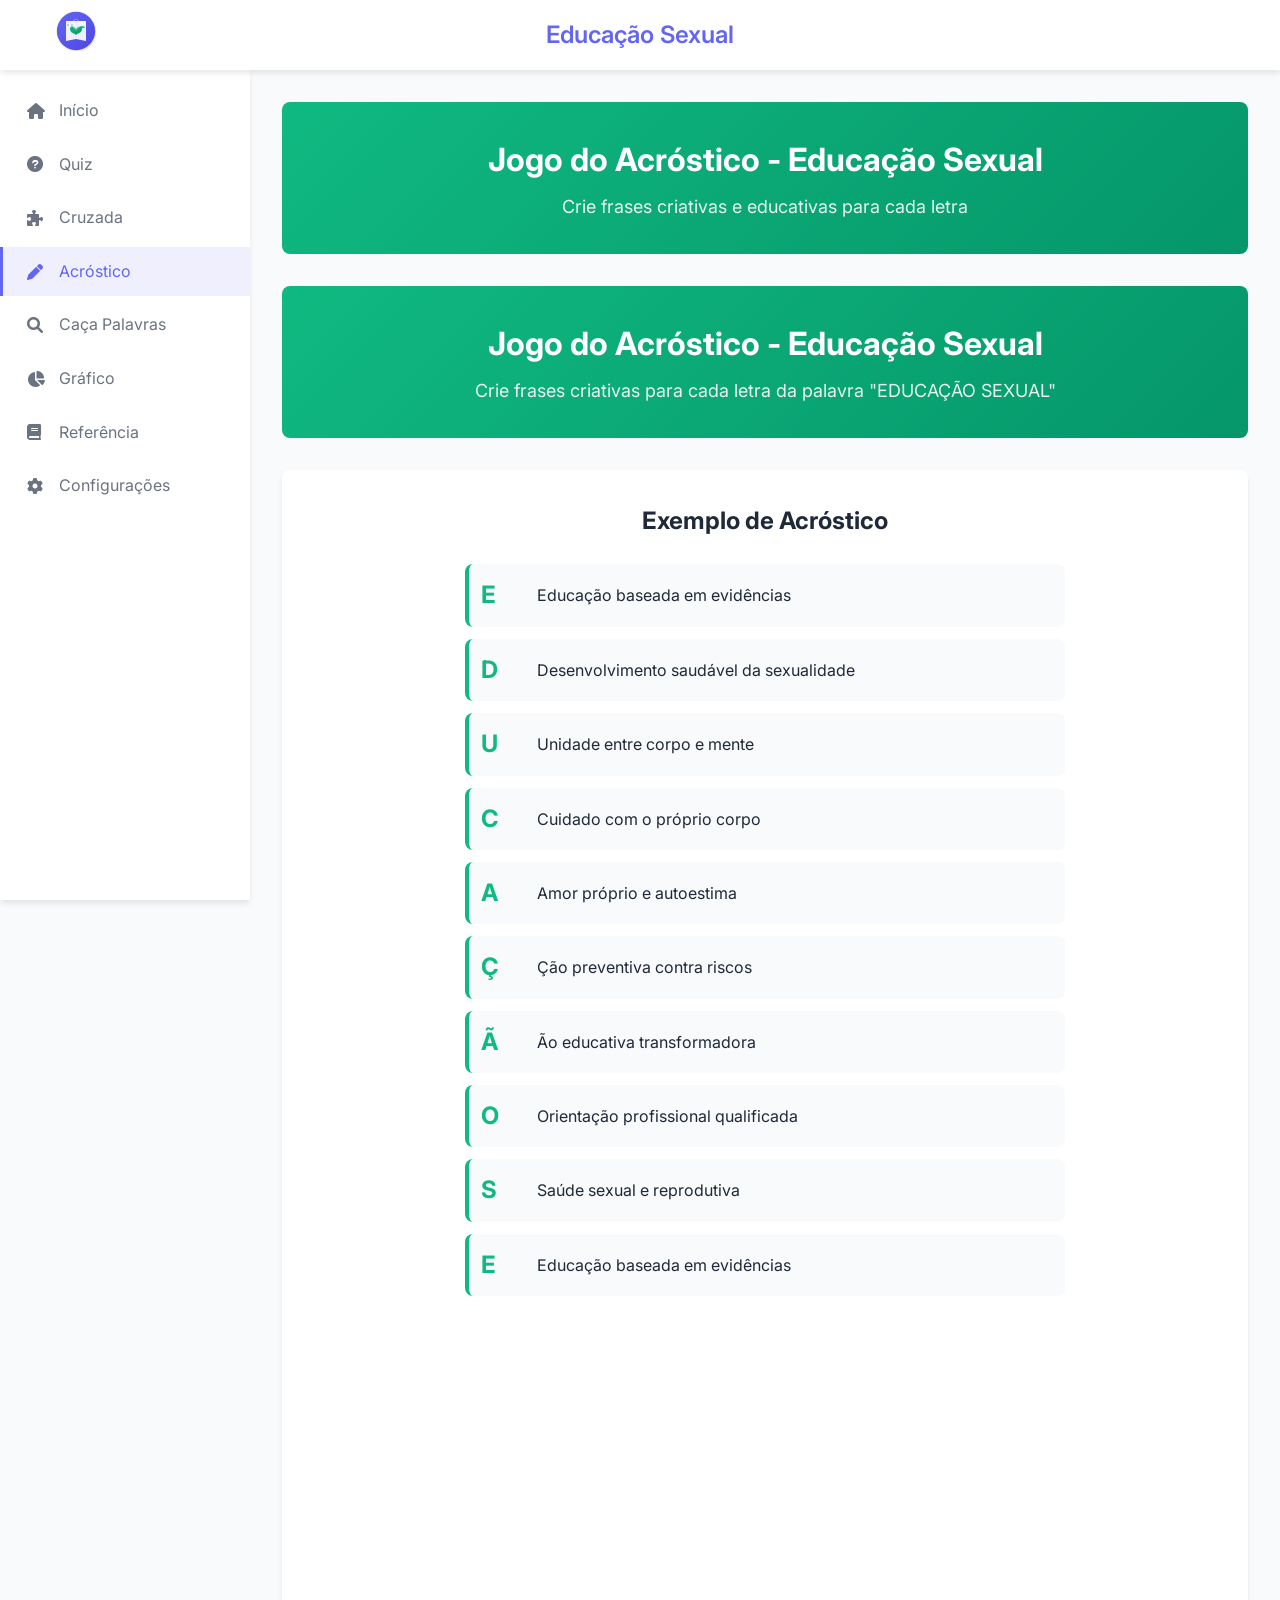
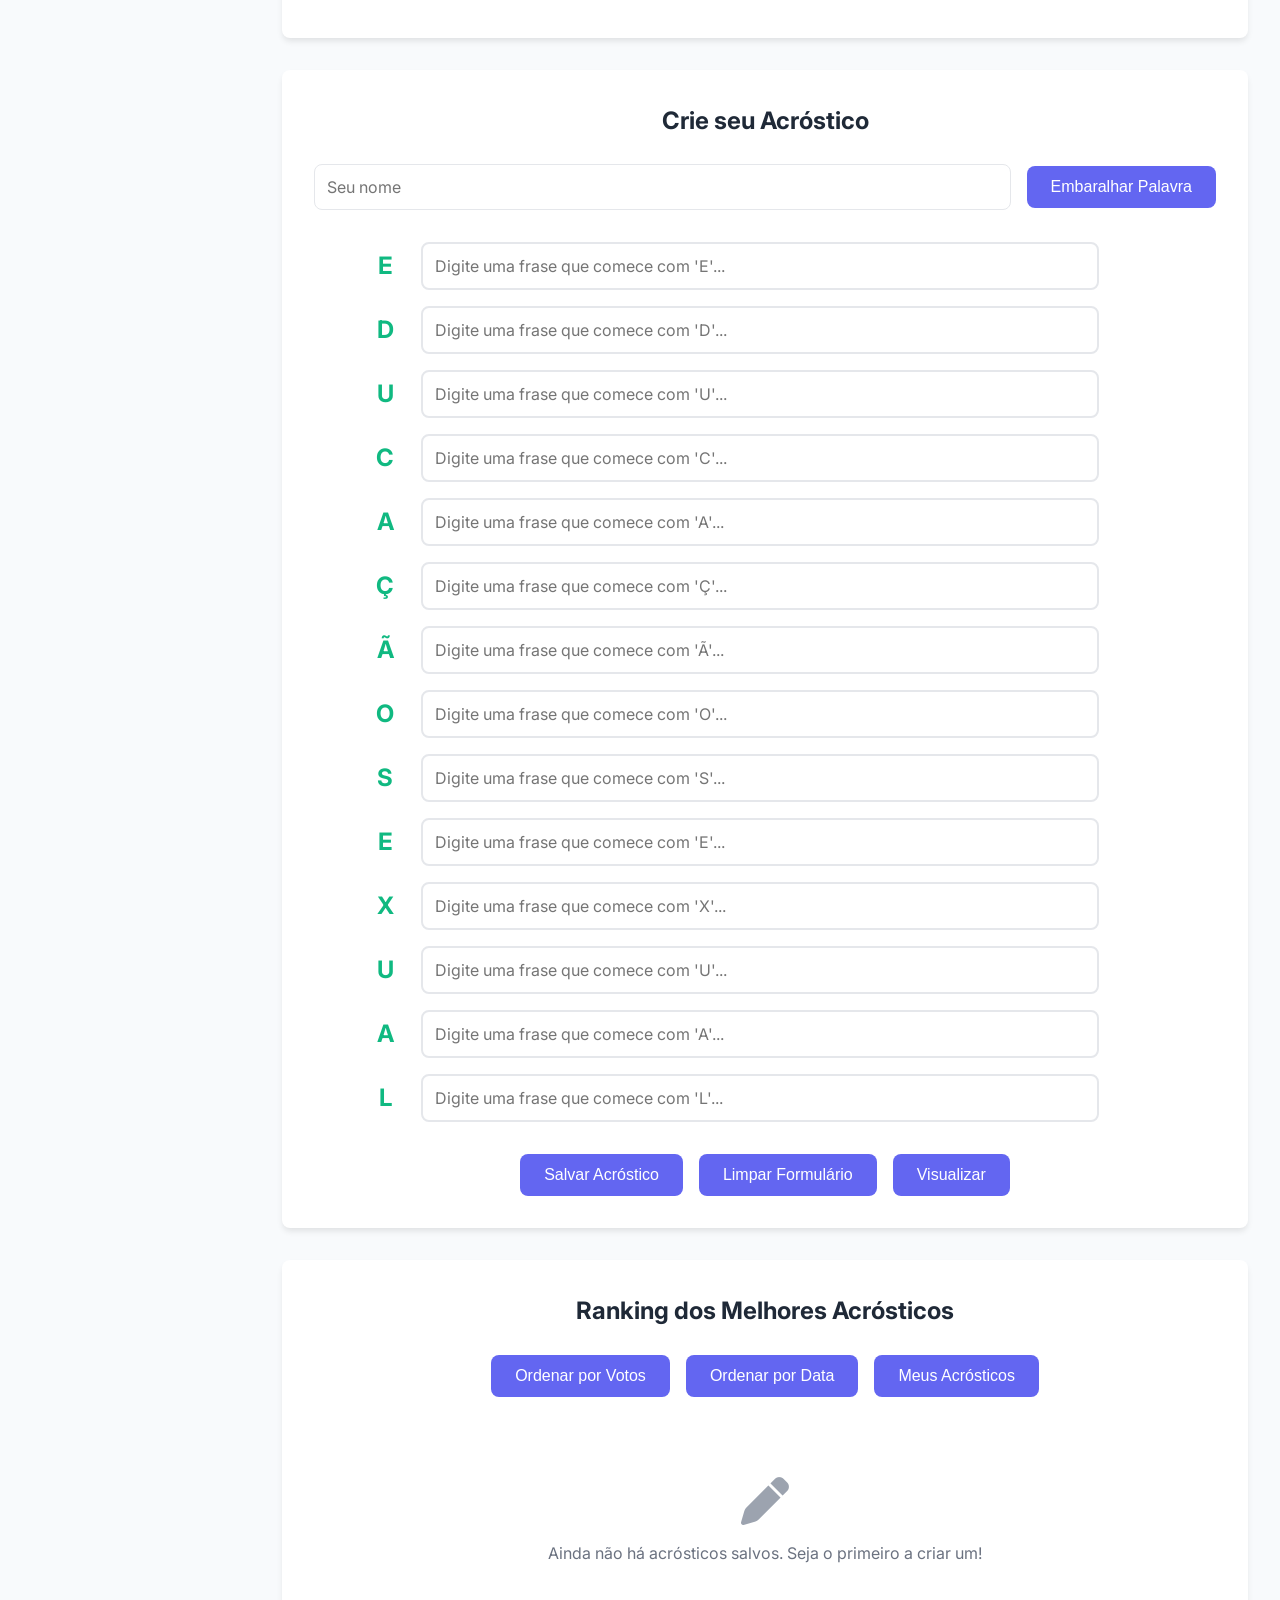
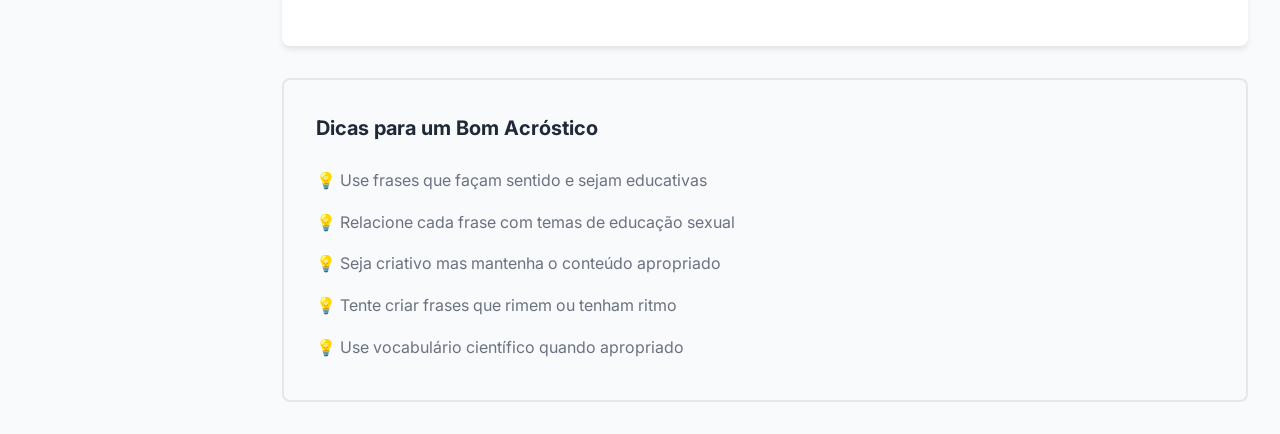
==== pages/acrostic.html @ 3202fd36 "Add core interactivity and structure for a sexual education website Adds HTML structure, CSS styling" ====
<!DOCTYPE html>
<html lang="pt-BR">
<head>
    <meta charset="UTF-8">
    <meta name="viewport" content="width=device-width, initial-scale=1.0">
    <title>Acróstico - Educação Sexual</title>
    <link rel="stylesheet" href="../styles/main.css">
    <link rel="stylesheet" href="../styles/responsive.css">
    <link href="https://cdnjs.cloudflare.com/ajax/libs/font-awesome/6.0.0/css/all.min.css" rel="stylesheet">
    <link href="https://fonts.googleapis.com/css2?family=Inter:wght@300;400;500;600;700&display=swap" rel="stylesheet">
    <style>
        .acrostic-container {
            max-width: 1200px;
            margin: 0 auto;
            padding: 2rem;
        }

        .acrostic-header {
            background: linear-gradient(135deg, var(--accent-color), #059669);
            color: white;
            padding: 2rem;
            border-radius: var(--border-radius);
            margin-bottom: 2rem;
            text-align: center;
        }

        .acrostic-header h2 {
            font-size: 2rem;
            margin-bottom: 0.5rem;
        }

        .acrostic-header p {
            opacity: 0.9;
            font-size: 1.125rem;
        }

        .acrostic-example {
            background: var(--surface-color);
            padding: 2rem;
            border-radius: var(--border-radius);
            box-shadow: var(--shadow-md);
            margin-bottom: 2rem;
        }

        .acrostic-example h3 {
            font-size: 1.5rem;
            color: var(--text-primary);
            margin-bottom: 1.5rem;
            text-align: center;
        }

        .example-acrostic,
        .preview-acrostic {
            max-width: 600px;
            margin: 0 auto;
        }

        .acrostic-line {
            display: flex;
            align-items: center;
            margin-bottom: 0.75rem;
            padding: 0.75rem;
            background: var(--background-color);
            border-radius: var(--border-radius);
            border-left: 4px solid var(--accent-color);
        }

        .acrostic-line.example-line {
            opacity: 0;
            transform: translateX(-20px);
        }

        .letter {
            font-size: 1.5rem;
            font-weight: 700;
            color: var(--accent-color);
            min-width: 40px;
            margin-right: 1rem;
        }

        .phrase {
            color: var(--text-primary);
            font-size: 1rem;
            line-height: 1.4;
        }

        .acrostic-creator {
            background: var(--surface-color);
            padding: 2rem;
            border-radius: var(--border-radius);
            box-shadow: var(--shadow-md);
            margin-bottom: 2rem;
        }

        .acrostic-creator h3 {
            font-size: 1.5rem;
            color: var(--text-primary);
            margin-bottom: 1.5rem;
            text-align: center;
        }

        .player-info {
            display: flex;
            gap: 1rem;
            margin-bottom: 2rem;
            align-items: center;
        }

        .player-info input {
            flex: 1;
        }

        .acrostic-form {
            max-width: 800px;
            margin: 0 auto;
        }

        .acrostic-input-group {
            display: flex;
            align-items: center;
            margin-bottom: 1rem;
            gap: 1rem;
        }

        .letter-label {
            font-size: 1.5rem;
            font-weight: 700;
            color: var(--accent-color);
            min-width: 40px;
            text-align: center;
        }

        .acrostic-input {
            flex: 1;
            padding: 0.75rem;
            border: 2px solid var(--border-color);
            border-radius: var(--border-radius);
            font-size: 1rem;
            transition: var(--transition);
        }

        .acrostic-input:focus {
            border-color: var(--accent-color);
            box-shadow: 0 0 0 3px rgba(16, 185, 129, 0.1);
        }

        .input-feedback {
            min-height: 1.25rem;
            font-size: 0.875rem;
            margin-left: 50px;
        }

        .input-feedback.success {
            color: var(--accent-color);
        }

        .input-feedback.error {
            color: #ef4444;
        }

        .input-feedback.warning {
            color: var(--secondary-color);
        }

        .form-actions {
            display: flex;
            justify-content: center;
            gap: 1rem;
            margin-top: 2rem;
            flex-wrap: wrap;
        }

        .acrostic-preview {
            background: var(--surface-color);
            padding: 2rem;
            border-radius: var(--border-radius);
            box-shadow: var(--shadow-lg);
            margin-bottom: 2rem;
            border: 2px solid var(--accent-color);
        }

        .acrostic-preview h3 {
            font-size: 1.5rem;
            color: var(--text-primary);
            margin-bottom: 1.5rem;
            text-align: center;
        }

        .preview-header {
            text-align: center;
            margin-bottom: 2rem;
        }

        .preview-header h4 {
            font-size: 1.25rem;
            color: var(--text-primary);
            margin-bottom: 0.5rem;
        }

        .preview-header p {
            color: var(--text-secondary);
        }

        .preview-actions {
            display: flex;
            justify-content: center;
            gap: 1rem;
            margin-top: 2rem;
        }

        .acrostic-ranking {
            background: var(--surface-color);
            padding: 2rem;
            border-radius: var(--border-radius);
            box-shadow: var(--shadow-md);
            margin-bottom: 2rem;
        }

        .acrostic-ranking h3 {
            font-size: 1.5rem;
            color: var(--text-primary);
            margin-bottom: 1.5rem;
            text-align: center;
        }

        .ranking-controls {
            display: flex;
            justify-content: center;
            gap: 1rem;
            margin-bottom: 2rem;
            flex-wrap: wrap;
        }

        .ranking-list {
            max-width: 1000px;
            margin: 0 auto;
        }

        .ranking-item {
            display: flex;
            background: var(--background-color);
            border-radius: var(--border-radius);
            padding: 1.5rem;
            margin-bottom: 1rem;
            box-shadow: var(--shadow-sm);
            transition: var(--transition);
        }

        .ranking-item:hover {
            transform: translateY(-2px);
            box-shadow: var(--shadow-md);
        }

        .ranking-position {
            font-size: 1.5rem;
            font-weight: 700;
            color: var(--accent-color);
            min-width: 50px;
            display: flex;
            align-items: center;
            justify-content: center;
        }

        .ranking-content {
            flex: 1;
            margin-left: 1rem;
        }

        .ranking-header {
            display: flex;
            justify-content: space-between;
            align-items: center;
            margin-bottom: 1rem;
        }

        .ranking-header h4 {
            font-size: 1.125rem;
            color: var(--text-primary);
            margin: 0;
        }

        .ranking-stats {
            display: flex;
            gap: 1rem;
            align-items: center;
        }

        .ranking-stats span {
            display: flex;
            align-items: center;
            gap: 0.25rem;
            font-size: 0.875rem;
            color: var(--text-secondary);
        }

        .ranking-stats i {
            color: var(--primary-color);
        }

        .ranking-acrostic {
            margin-bottom: 1rem;
        }

        .acrostic-word {
            font-weight: 600;
            color: var(--text-primary);
            margin-bottom: 0.75rem;
        }

        .acrostic-preview-short {
            background: var(--surface-color);
            padding: 1rem;
            border-radius: var(--border-radius);
        }

        .mini-line {
            display: flex;
            align-items: center;
            margin-bottom: 0.5rem;
        }

        .mini-letter {
            font-weight: 600;
            color: var(--accent-color);
            min-width: 25px;
            margin-right: 0.5rem;
        }

        .mini-phrase {
            color: var(--text-secondary);
            font-size: 0.875rem;
        }

        .more-lines {
            text-align: center;
            color: var(--text-light);
            font-style: italic;
            font-size: 0.875rem;
        }

        .ranking-actions {
            display: flex;
            gap: 0.75rem;
            align-items: center;
        }

        .vote-btn {
            display: flex;
            align-items: center;
            gap: 0.25rem;
        }

        .empty-ranking {
            text-align: center;
            padding: 3rem;
            color: var(--text-secondary);
        }

        .empty-ranking i {
            font-size: 3rem;
            color: var(--text-light);
            margin-bottom: 1rem;
        }

        .acrostic-tips {
            background: var(--background-color);
            padding: 2rem;
            border-radius: var(--border-radius);
            border: 2px solid var(--border-color);
        }

        .acrostic-tips h3 {
            font-size: 1.25rem;
            color: var(--text-primary);
            margin-bottom: 1rem;
        }

        .acrostic-tips ul {
            list-style: none;
            padding-left: 0;
        }

        .acrostic-tips li {
            padding: 0.5rem 0;
            color: var(--text-secondary);
            position: relative;
            padding-left: 1.5rem;
        }

        .acrostic-tips li::before {
            content: '💡';
            position: absolute;
            left: 0;
        }

        .acrostic-modal {
            position: fixed;
            top: 0;
            left: 0;
            width: 100%;
            height: 100%;
            z-index: 2000;
            display: flex;
            align-items: center;
            justify-content: center;
        }

        .modal-overlay {
            position: absolute;
            top: 0;
            left: 0;
            width: 100%;
            height: 100%;
            background: rgba(0, 0, 0, 0.8);
        }

        .modal-content {
            position: relative;
            background: var(--surface-color);
            padding: 2rem;
            border-radius: var(--border-radius);
            max-width: 600px;
            width: 90%;
            max-height: 80vh;
            overflow-y: auto;
        }

        .modal-header {
            display: flex;
            justify-content: space-between;
            align-items: center;
            margin-bottom: 1.5rem;
            padding-bottom: 1rem;
            border-bottom: 2px solid var(--border-color);
        }

        .modal-header h3 {
            color: var(--text-primary);
            margin: 0;
        }

        .modal-close {
            background: none;
            border: none;
            font-size: 1.5rem;
            color: var(--text-secondary);
            cursor: pointer;
            padding: 0.25rem;
        }

        .modal-close:hover {
            color: var(--text-primary);
        }

        .modal-body {
            color: var(--text-secondary);
        }

        .full-acrostic {
            margin-bottom: 2rem;
        }

        .acrostic-word-display {
            text-align: center;
            font-size: 1.125rem;
            font-weight: 600;
            color: var(--text-primary);
            margin-bottom: 1.5rem;
        }

        .modal-line {
            margin-bottom: 0.75rem;
            padding: 0.75rem;
            background: var(--background-color);
            border-radius: var(--border-radius);
        }

        .acrostic-meta {
            background: var(--background-color);
            padding: 1rem;
            border-radius: var(--border-radius);
            border-top: 3px solid var(--accent-color);
        }

        .acrostic-meta p {
            margin-bottom: 0.5rem;
            color: var(--text-secondary);
        }

        .my-acrostics-header {
            display: flex;
            justify-content: space-between;
            align-items: center;
            margin-bottom: 1.5rem;
            padding-bottom: 1rem;
            border-bottom: 2px solid var(--border-color);
        }

        .my-acrostics-header h4 {
            color: var(--text-primary);
            margin: 0;
        }

        .my-acrostic {
            border-left: 4px solid var(--accent-color);
        }

        .hidden {
            display: none;
        }

        @media (max-width: 768px) {
            .acrostic-container {
                padding: 1rem;
            }

            .acrostic-header {
                padding: 1.5rem;
            }

            .acrostic-header h2 {
                font-size: 1.5rem;
            }

            .player-info {
                flex-direction: column;
            }

            .acrostic-input-group {
                flex-direction: column;
                align-items: stretch;
            }

            .letter-label {
                text-align: left;
                margin-bottom: 0.5rem;
            }

            .input-feedback {
                margin-left: 0;
            }

            .form-actions {
                flex-direction: column;
            }

            .form-actions .btn {
                width: 100%;
            }

            .ranking-controls {
                flex-direction: column;
            }

            .ranking-controls .btn {
                width: 100%;
            }

            .ranking-item {
                flex-direction: column;
                text-align: center;
            }

            .ranking-content {
                margin-left: 0;
                margin-top: 1rem;
            }

            .ranking-header {
                flex-direction: column;
                gap: 0.5rem;
            }

            .ranking-actions {
                justify-content: center;
                margin-top: 1rem;
            }

            .modal-content {
                padding: 1.5rem;
            }

            .preview-actions {
                flex-direction: column;
            }

            .preview-actions .btn {
                width: 100%;
            }
        }
    </style>
</head>
<body>
    <!-- Navigation -->
    <nav class="navbar">
        <div class="nav-container">
            <div class="nav-logo">
                <img src="../assets/logo.svg" alt="Logo">
            </div>
            <div class="nav-title">
                <h1>Educação Sexual</h1>
            </div>
            <div class="nav-toggle" id="nav-toggle">
                <i class="fas fa-bars"></i>
            </div>
        </div>
    </nav>

    <!-- Sidebar -->
    <aside class="sidebar" id="sidebar">
        <div class="sidebar-content">
            <ul class="sidebar-menu">
                <li><a href="../index.html"><i class="fas fa-home"></i> Início</a></li>
                <li><a href="quiz.html"><i class="fas fa-question-circle"></i> Quiz</a></li>
                <li><a href="crossword.html"><i class="fas fa-puzzle-piece"></i> Cruzada</a></li>
                <li><a href="acrostic.html" class="active"><i class="fas fa-pen"></i> Acróstico</a></li>
                <li><a href="wordsearch.html"><i class="fas fa-search"></i> Caça Palavras</a></li>
                <li><a href="charts.html"><i class="fas fa-chart-pie"></i> Gráfico</a></li>
                <li><a href="references.html"><i class="fas fa-book"></i> Referência</a></li>
                <li><a href="settings.html"><i class="fas fa-cog"></i> Configurações</a></li>
            </ul>
        </div>
    </aside>

    <!-- Main Content -->
    <main class="main-content">
        <div class="acrostic-container">
            <div class="acrostic-header">
                <h2>Jogo do Acróstico - Educação Sexual</h2>
                <p>Crie frases criativas e educativas para cada letra</p>
            </div>

            <div id="acrostic-container">
                <!-- Acrostic game content will be dynamically inserted here -->
            </div>
        </div>
    </main>

    <script src="../js/storage.js"></script>
    <script src="../js/main.js"></script>
    <script src="../js/acrostic.js"></script>
</body>
</html>
---- styles/main.css ----
:root {
    --primary-color: #6366f1;
    --primary-dark: #4f46e5;
    --secondary-color: #f59e0b;
    --accent-color: #10b981;
    --background-color: #f8fafc;
    --surface-color: #ffffff;
    --text-primary: #1f2937;
    --text-secondary: #6b7280;
    --text-light: #9ca3af;
    --border-color: #e5e7eb;
    --shadow-sm: 0 1px 2px 0 rgba(0, 0, 0, 0.05);
    --shadow-md: 0 4px 6px -1px rgba(0, 0, 0, 0.1);
    --shadow-lg: 0 10px 15px -3px rgba(0, 0, 0, 0.1);
    --border-radius: 8px;
    --transition: all 0.3s ease;
}

* {
    margin: 0;
    padding: 0;
    box-sizing: border-box;
}

body {
    font-family: 'Inter', -apple-system, BlinkMacSystemFont, 'Segoe UI', Roboto, sans-serif;
    background-color: var(--background-color);
    color: var(--text-primary);
    line-height: 1.6;
}

/* Navigation */
.navbar {
    background: var(--surface-color);
    box-shadow: var(--shadow-md);
    position: fixed;
    top: 0;
    width: 100%;
    z-index: 1000;
    height: 70px;
}

.nav-container {
    max-width: 1200px;
    margin: 0 auto;
    padding: 0 1rem;
    height: 100%;
    display: flex;
    align-items: center;
    justify-content: space-between;
    position: relative;
}

.nav-logo img {
    height: 40px;
    width: auto;
}

.nav-title {
    position: absolute;
    left: 50%;
    transform: translateX(-50%);
}

.nav-title h1 {
    font-size: 1.5rem;
    font-weight: 600;
    color: var(--primary-color);
}

.nav-toggle {
    display: none;
    cursor: pointer;
    padding: 0.5rem;
    font-size: 1.25rem;
    color: var(--text-primary);
}

/* Sidebar */
.sidebar {
    position: fixed;
    left: 0;
    top: 70px;
    width: 250px;
    height: calc(100vh - 70px);
    background: var(--surface-color);
    box-shadow: var(--shadow-md);
    z-index: 999;
    transition: var(--transition);
}

.sidebar-content {
    padding: 1rem 0;
}

.sidebar-menu {
    list-style: none;
}

.sidebar-menu li {
    margin-bottom: 0.25rem;
}

.sidebar-menu a {
    display: flex;
    align-items: center;
    padding: 0.75rem 1.5rem;
    text-decoration: none;
    color: var(--text-secondary);
    transition: var(--transition);
    border-left: 3px solid transparent;
}

.sidebar-menu a:hover,
.sidebar-menu a.active {
    background: rgba(99, 102, 241, 0.1);
    color: var(--primary-color);
    border-left-color: var(--primary-color);
}

.sidebar-menu a i {
    margin-right: 0.75rem;
    width: 20px;
}

/* Main Content */
.main-content {
    margin-left: 250px;
    margin-top: 70px;
    min-height: calc(100vh - 70px);
    transition: var(--transition);
}

/* Hero Section */
.hero {
    background: linear-gradient(135deg, var(--primary-color), var(--primary-dark));
    color: white;
    padding: 2rem 0;
}

.carousel-container {
    position: relative;
    max-width: 1200px;
    margin: 0 auto;
    padding: 0 1rem;
}

.carousel {
    position: relative;
    height: 400px;
    overflow: hidden;
    border-radius: var(--border-radius);
}

.carousel-slide {
    position: absolute;
    top: 0;
    left: 0;
    width: 100%;
    height: 100%;
    display: flex;
    align-items: center;
    justify-content: space-between;
    padding: 2rem;
    opacity: 0;
    transform: translateX(100%);
    transition: var(--transition);
}

.carousel-slide.active {
    opacity: 1;
    transform: translateX(0);
}

.slide-content {
    flex: 1;
    max-width: 60%;
}

.slide-content h2 {
    font-size: 2.5rem;
    font-weight: 700;
    margin-bottom: 1rem;
}

.slide-content p {
    font-size: 1.25rem;
    opacity: 0.9;
}

.slide-image {
    flex-shrink: 0;
    margin-left: 2rem;
}

.slide-image i {
    font-size: 8rem;
    opacity: 0.3;
}

.carousel-controls {
    position: absolute;
    top: 50%;
    transform: translateY(-50%);
    width: 100%;
    display: flex;
    justify-content: space-between;
    padding: 0 1rem;
    pointer-events: none;
}

.carousel-btn {
    background: rgba(255, 255, 255, 0.2);
    border: none;
    color: white;
    width: 50px;
    height: 50px;
    border-radius: 50%;
    cursor: pointer;
    display: flex;
    align-items: center;
    justify-content: center;
    transition: var(--transition);
    pointer-events: all;
}

.carousel-btn:hover {
    background: rgba(255, 255, 255, 0.3);
}

.carousel-indicators {
    display: flex;
    justify-content: center;
    gap: 0.5rem;
    margin-top: 2rem;
}

.indicator {
    width: 12px;
    height: 12px;
    border-radius: 50%;
    background: rgba(255, 255, 255, 0.3);
    cursor: pointer;
    transition: var(--transition);
}

.indicator.active {
    background: white;
}

/* Content Section */
.content-section {
    padding: 4rem 0;
}

.container {
    max-width: 1200px;
    margin: 0 auto;
    padding: 0 1rem;
}

.section-title {
    font-size: 2.5rem;
    font-weight: 700;
    color: var(--text-primary);
    text-align: center;
    margin-bottom: 3rem;
}

.content-grid {
    display: grid;
    grid-template-columns: repeat(auto-fit, minmax(350px, 1fr));
    gap: 2rem;
    margin-top: 2rem;
}

.content-card {
    background: var(--surface-color);
    border-radius: var(--border-radius);
    padding: 2rem;
    box-shadow: var(--shadow-md);
    transition: var(--transition);
}

.content-card:hover {
    transform: translateY(-5px);
    box-shadow: var(--shadow-lg);
}

.card-icon {
    width: 60px;
    height: 60px;
    background: linear-gradient(135deg, var(--primary-color), var(--primary-dark));
    border-radius: 50%;
    display: flex;
    align-items: center;
    justify-content: center;
    margin-bottom: 1.5rem;
}

.card-icon i {
    font-size: 1.5rem;
    color: white;
}

.content-card h3 {
    font-size: 1.5rem;
    font-weight: 600;
    color: var(--text-primary);
    margin-bottom: 1rem;
}

.content-card p {
    color: var(--text-secondary);
    margin-bottom: 1.5rem;
}

.content-details {
    margin-top: 1.5rem;
    padding-top: 1.5rem;
    border-top: 1px solid var(--border-color);
}

.content-details h4 {
    font-size: 1.125rem;
    font-weight: 600;
    color: var(--text-primary);
    margin-bottom: 0.75rem;
}

.content-details ul {
    list-style: none;
    padding-left: 0;
}

.content-details li {
    padding: 0.5rem 0;
    color: var(--text-secondary);
    position: relative;
    padding-left: 1.5rem;
}

.content-details li::before {
    content: '•';
    color: var(--primary-color);
    position: absolute;
    left: 0;
    font-weight: bold;
}

.content-details li strong {
    color: var(--text-primary);
}

/* Games Preview */
.games-preview {
    background: var(--surface-color);
    padding: 4rem 0;
}

.games-grid {
    display: grid;
    grid-template-columns: repeat(auto-fit, minmax(280px, 1fr));
    gap: 2rem;
    margin-top: 2rem;
}

.game-card {
    background: var(--background-color);
    border-radius: var(--border-radius);
    padding: 2rem;
    text-align: center;
    transition: var(--transition);
    border: 2px solid transparent;
}

.game-card:hover {
    transform: translateY(-5px);
    border-color: var(--primary-color);
}

.game-icon {
    width: 80px;
    height: 80px;
    background: linear-gradient(135deg, var(--secondary-color), #f59e0b);
    border-radius: 50%;
    display: flex;
    align-items: center;
    justify-content: center;
    margin: 0 auto 1.5rem;
}

.game-icon i {
    font-size: 2rem;
    color: white;
}

.game-card h3 {
    font-size: 1.25rem;
    font-weight: 600;
    color: var(--text-primary);
    margin-bottom: 1rem;
}

.game-card p {
    color: var(--text-secondary);
    margin-bottom: 1.5rem;
}

.game-link {
    display: inline-block;
    background: var(--primary-color);
    color: white;
    padding: 0.75rem 1.5rem;
    text-decoration: none;
    border-radius: var(--border-radius);
    font-weight: 500;
    transition: var(--transition);
}

.game-link:hover {
    background: var(--primary-dark);
}

/* Footer */
.footer {
    background: var(--text-primary);
    color: white;
    padding: 3rem 0 1rem;
    margin-top: 4rem;
}

.footer-content {
    display: grid;
    grid-template-columns: repeat(auto-fit, minmax(250px, 1fr));
    gap: 2rem;
    margin-bottom: 2rem;
}

.footer-section h3 {
    font-size: 1.25rem;
    font-weight: 600;
    margin-bottom: 1rem;
    color: var(--primary-color);
}

.footer-section p {
    color: #d1d5db;
    line-height: 1.6;
}

.footer-section ul {
    list-style: none;
}

.footer-section ul li {
    margin-bottom: 0.5rem;
}

.footer-section ul li a {
    color: #d1d5db;
    text-decoration: none;
    transition: var(--transition);
}

.footer-section ul li a:hover {
    color: var(--primary-color);
}

.footer-bottom {
    text-align: center;
    padding-top: 2rem;
    border-top: 1px solid #374151;
    color: #9ca3af;
}

/* Utility Classes */
.hidden {
    display: none;
}

.fade-in {
    animation: fadeIn 0.5s ease-in-out;
}

@keyframes fadeIn {
    from { opacity: 0; transform: translateY(20px); }
    to { opacity: 1; transform: translateY(0); }
}

.loading {
    display: flex;
    align-items: center;
    justify-content: center;
    min-height: 200px;
    color: var(--text-secondary);
}

.loading i {
    margin-right: 0.5rem;
    animation: spin 1s linear infinite;
}

@keyframes spin {
    from { transform: rotate(0deg); }
    to { transform: rotate(360deg); }
}

/* Interactive Elements */
button, .btn {
    background: var(--primary-color);
    color: white;
    border: none;
    padding: 0.75rem 1.5rem;
    border-radius: var(--border-radius);
    font-size: 1rem;
    font-weight: 500;
    cursor: pointer;
    transition: var(--transition);
    display: inline-flex;
    align-items: center;
    justify-content: center;
    gap: 0.5rem;
}

button:hover, .btn:hover {
    background: var(--primary-dark);
}

button:disabled, .btn:disabled {
    background: var(--text-light);
    cursor: not-allowed;
}

input, textarea, select {
    width: 100%;
    padding: 0.75rem;
    border: 1px solid var(--border-color);
    border-radius: var(--border-radius);
    font-size: 1rem;
    font-family: inherit;
    transition: var(--transition);
}

input:focus, textarea:focus, select:focus {
    outline: none;
    border-color: var(--primary-color);
    box-shadow: 0 0 0 3px rgba(99, 102, 241, 0.1);
}

/* Alert and Message Styles */
.alert {
    padding: 1rem;
    border-radius: var(--border-radius);
    margin-bottom: 1rem;
    border-left: 4px solid;
}

.alert-success {
    background: #f0fdf4;
    border-color: var(--accent-color);
    color: #166534;
}

.alert-error {
    background: #fef2f2;
    border-color: #ef4444;
    color: #991b1b;
}

.alert-info {
    background: #eff6ff;
    border-color: var(--primary-color);
    color: #1e40af;
}

.alert-warning {
    background: #fffbeb;
    border-color: var(--secondary-color);
    color: #92400e;
}
---- styles/responsive.css ----
/* Tablet Styles */
@media (max-width: 1024px) {
    .nav-title h1 {
        font-size: 1.25rem;
    }
    
    .sidebar {
        width: 220px;
    }
    
    .main-content {
        margin-left: 220px;
    }
    
    .content-grid {
        grid-template-columns: repeat(auto-fit, minmax(300px, 1fr));
        gap: 1.5rem;
    }
    
    .slide-content h2 {
        font-size: 2rem;
    }
    
    .slide-content p {
        font-size: 1.125rem;
    }
    
    .slide-image i {
        font-size: 6rem;
    }
}

/* Mobile Styles */
@media (max-width: 768px) {
    .nav-toggle {
        display: block;
    }
    
    .nav-title h1 {
        font-size: 1.125rem;
    }
    
    .sidebar {
        transform: translateX(-100%);
        width: 280px;
    }
    
    .sidebar.active {
        transform: translateX(0);
    }
    
    .main-content {
        margin-left: 0;
    }
    
    .main-content.sidebar-open {
        transform: translateX(280px);
    }
    
    .carousel {
        height: 300px;
    }
    
    .carousel-slide {
        flex-direction: column;
        text-align: center;
        padding: 1.5rem;
    }
    
    .slide-content {
        max-width: 100%;
        margin-bottom: 1rem;
    }
    
    .slide-content h2 {
        font-size: 1.75rem;
        margin-bottom: 0.75rem;
    }
    
    .slide-content p {
        font-size: 1rem;
    }
    
    .slide-image {
        margin-left: 0;
    }
    
    .slide-image i {
        font-size: 4rem;
    }
    
    .carousel-controls {
        padding: 0 0.5rem;
    }
    
    .carousel-btn {
        width: 40px;
        height: 40px;
    }
    
    .section-title {
        font-size: 2rem;
        margin-bottom: 2rem;
    }
    
    .content-grid {
        grid-template-columns: 1fr;
        gap: 1.5rem;
    }
    
    .content-card {
        padding: 1.5rem;
    }
    
    .games-grid {
        grid-template-columns: repeat(auto-fit, minmax(250px, 1fr));
        gap: 1.5rem;
    }
    
    .game-card {
        padding: 1.5rem;
    }
    
    .footer-content {
        grid-template-columns: 1fr;
        gap: 1.5rem;
    }
    
    /* Content spacing adjustments */
    .content-section,
    .games-preview {
        padding: 2rem 0;
    }
    
    .container {
        padding: 0 1rem;
    }
}

/* Small Mobile Styles */
@media (max-width: 480px) {
    .nav-container {
        padding: 0 0.75rem;
    }
    
    .nav-title h1 {
        font-size: 1rem;
    }
    
    .sidebar {
        width: 100%;
    }
    
    .main-content.sidebar-open {
        transform: translateX(0);
    }
    
    .carousel {
        height: 250px;
    }
    
    .carousel-slide {
        padding: 1rem;
    }
    
    .slide-content h2 {
        font-size: 1.5rem;
    }
    
    .slide-content p {
        font-size: 0.9rem;
    }
    
    .slide-image i {
        font-size: 3rem;
    }
    
    .section-title {
        font-size: 1.75rem;
    }
    
    .content-card {
        padding: 1.25rem;
    }
    
    .content-card h3 {
        font-size: 1.25rem;
    }
    
    .games-grid {
        grid-template-columns: 1fr;
    }
    
    .game-card {
        padding: 1.25rem;
    }
    
    .game-icon {
        width: 60px;
        height: 60px;
    }
    
    .game-icon i {
        font-size: 1.5rem;
    }
    
    .carousel-indicators {
        margin-top: 1rem;
    }
    
    .indicator {
        width: 8px;
        height: 8px;
    }
}

/* Landscape Orientation */
@media (max-width: 768px) and (orientation: landscape) {
    .carousel {
        height: 200px;
    }
    
    .carousel-slide {
        flex-direction: row;
        text-align: left;
    }
    
    .slide-content {
        max-width: 65%;
    }
    
    .slide-content h2 {
        font-size: 1.5rem;
    }
    
    .slide-image i {
        font-size: 3rem;
    }
}

/* High DPI / Retina Displays */
@media (-webkit-min-device-pixel-ratio: 2), (min-resolution: 2dppx) {
    .nav-logo img,
    .card-icon,
    .game-icon {
        image-rendering: -webkit-optimize-contrast;
        image-rendering: crisp-edges;
    }
}

/* Print Styles */
@media print {
    .navbar,
    .sidebar,
    .carousel-controls,
    .carousel-indicators,
    .game-link,
    .footer {
        display: none;
    }
    
    .main-content {
        margin-left: 0;
        margin-top: 0;
    }
    
    .carousel-slide {
        position: static;
        opacity: 1;
        transform: none;
        page-break-inside: avoid;
    }
    
    .content-card,
    .game-card {
        page-break-inside: avoid;
        margin-bottom: 1rem;
    }
    
    .section-title {
        page-break-after: avoid;
    }
}

/* Accessibility Improvements */
@media (prefers-reduced-motion: reduce) {
    * {
        animation-duration: 0.01ms !important;
        animation-iteration-count: 1 !important;
        transition-duration: 0.01ms !important;
    }
    
    .carousel-slide {
        transition: none;
    }
}

/* Dark Mode Support */
@media (prefers-color-scheme: dark) {
    :root {
        --background-color: #0f172a;
        --surface-color: #1e293b;
        --text-primary: #f8fafc;
        --text-secondary: #cbd5e1;
        --text-light: #64748b;
        --border-color: #334155;
    }
    
    .navbar,
    .sidebar,
    .content-card,
    .game-card {
        background: var(--surface-color);
        border-color: var(--border-color);
    }
    
    .games-preview {
        background: var(--surface-color);
    }
    
    .game-card {
        background: var(--background-color);
    }
}
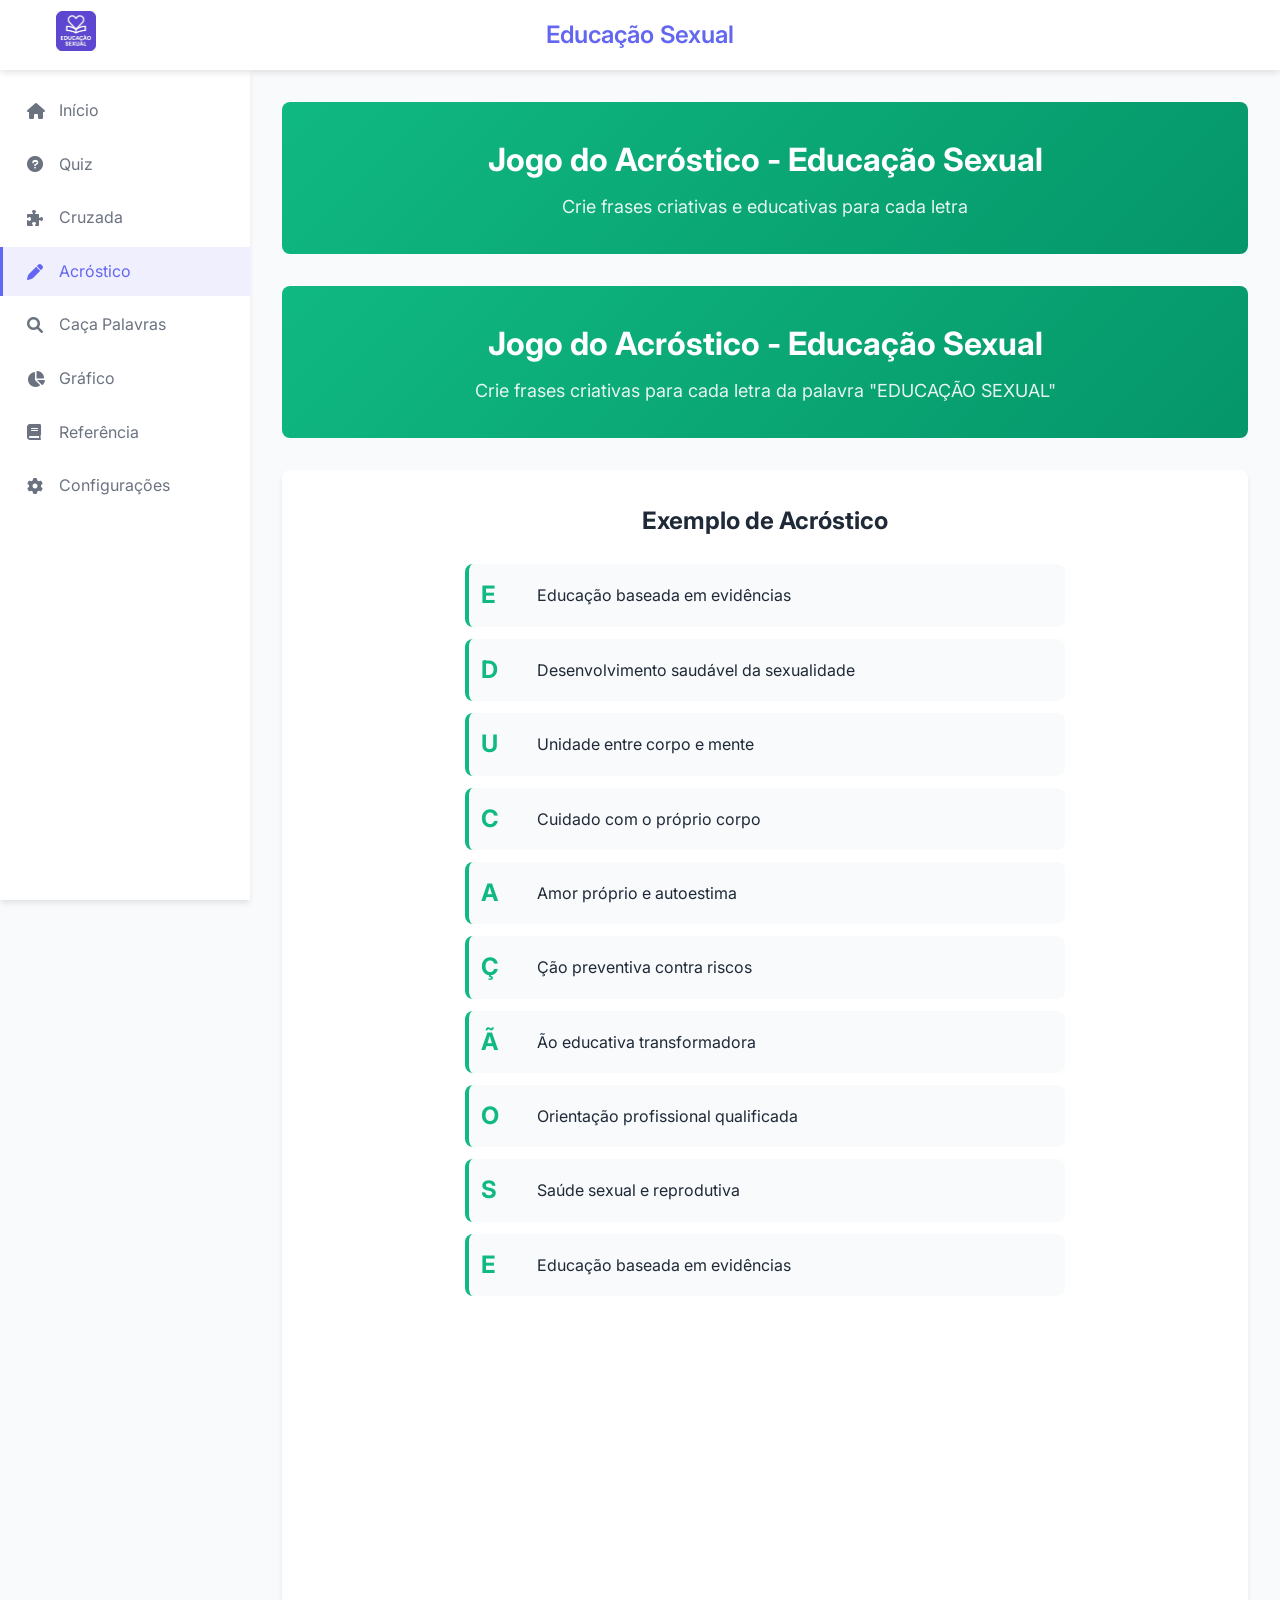
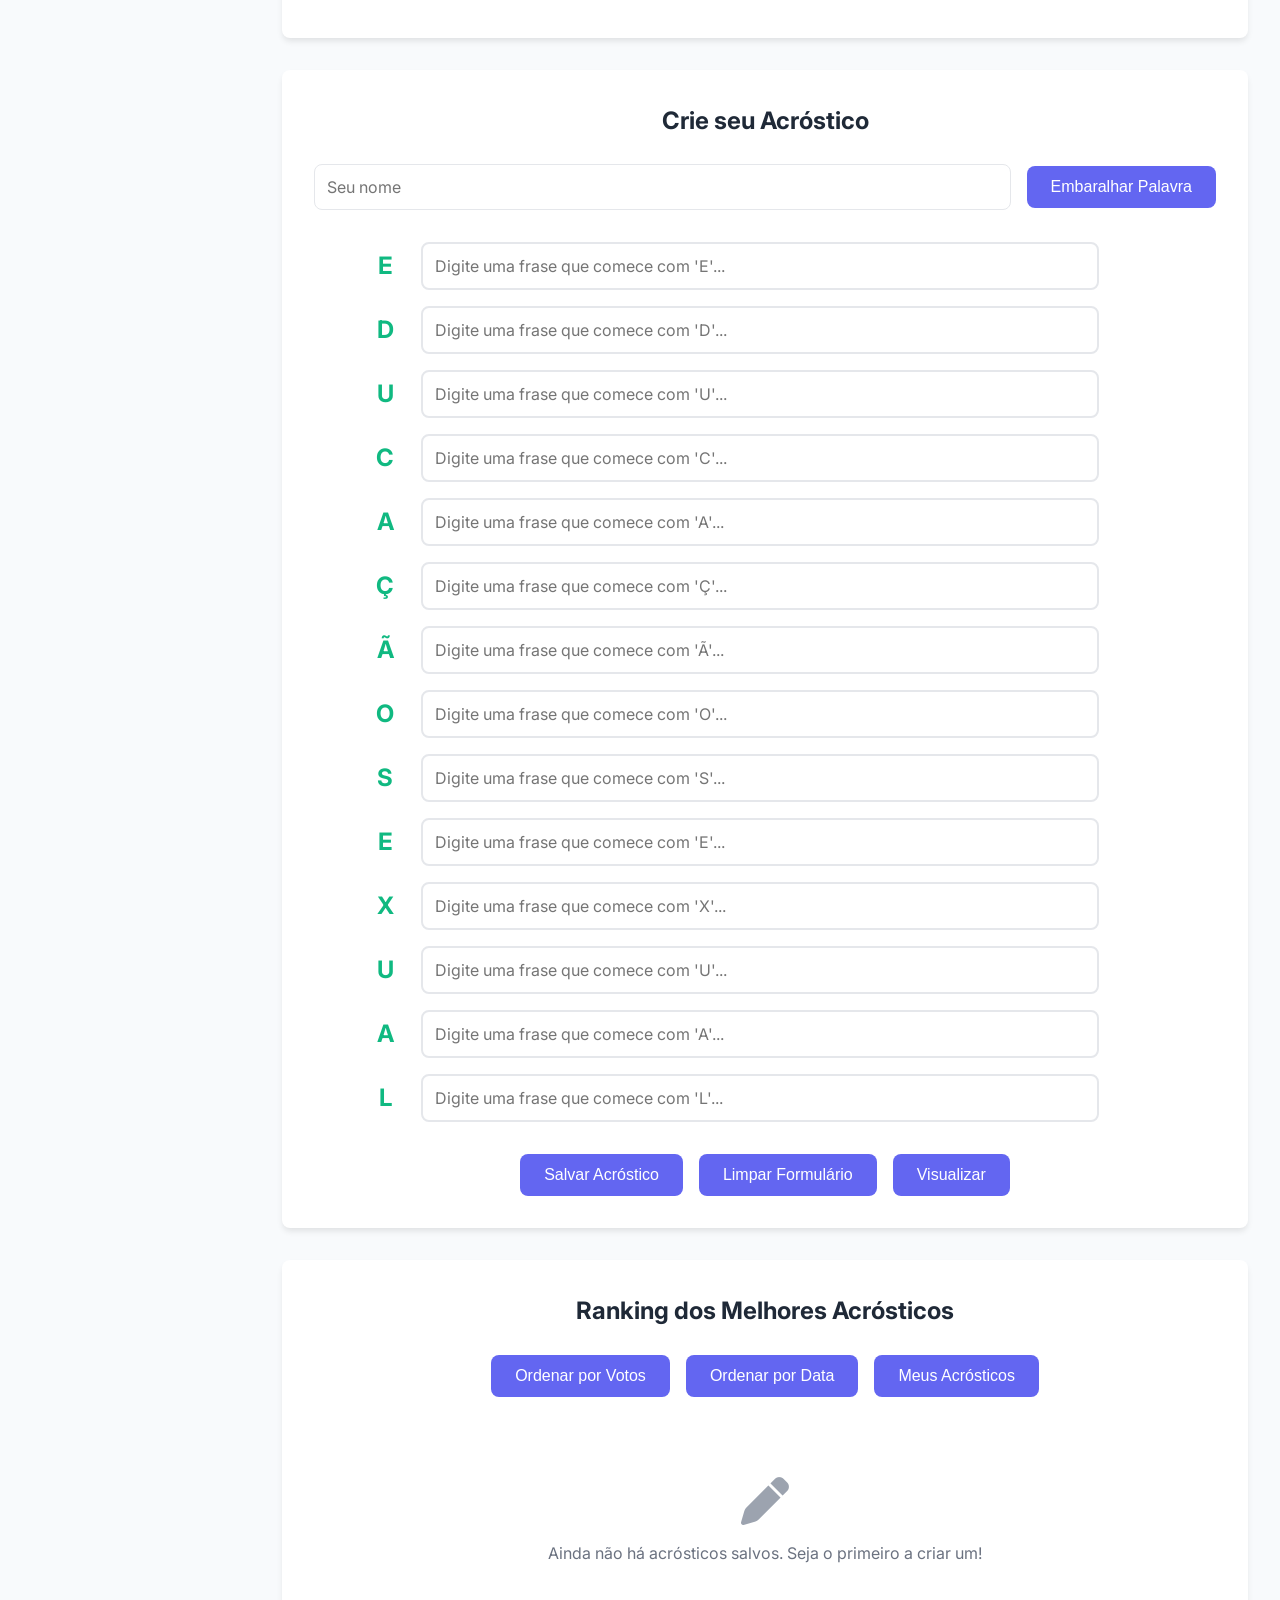
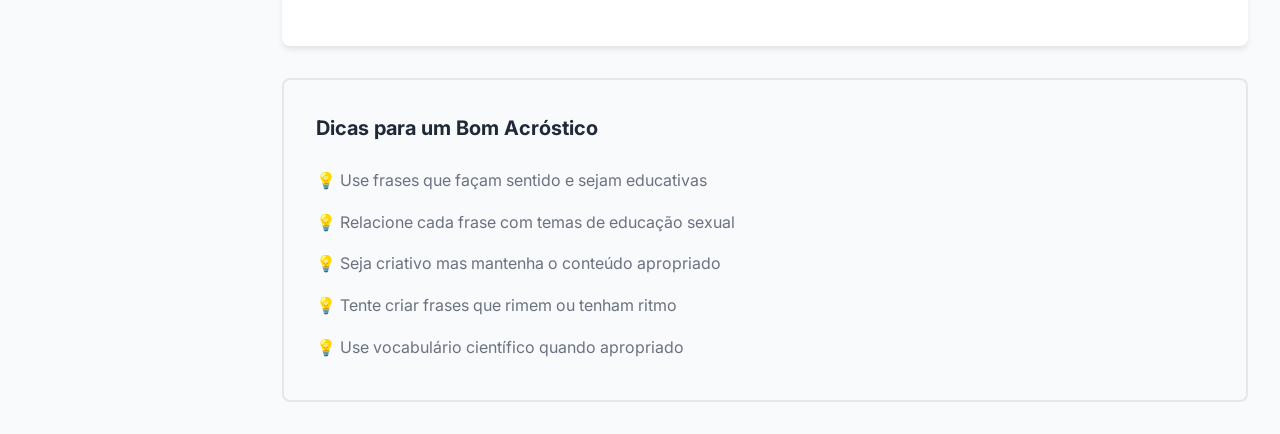
==== commit a96091c4: "segundo commit" ====
--- a/pages/acrostic.html
+++ b/pages/acrostic.html
@@ -595,7 +595,7 @@
     <nav class="navbar">
         <div class="nav-container">
             <div class="nav-logo">
-                <img src="../assets/logo.svg" alt="Logo">
+                <img src="../assets/logo.jpg" alt="Logo">
             </div>
             <div class="nav-title">
                 <h1>Educação Sexual</h1>
